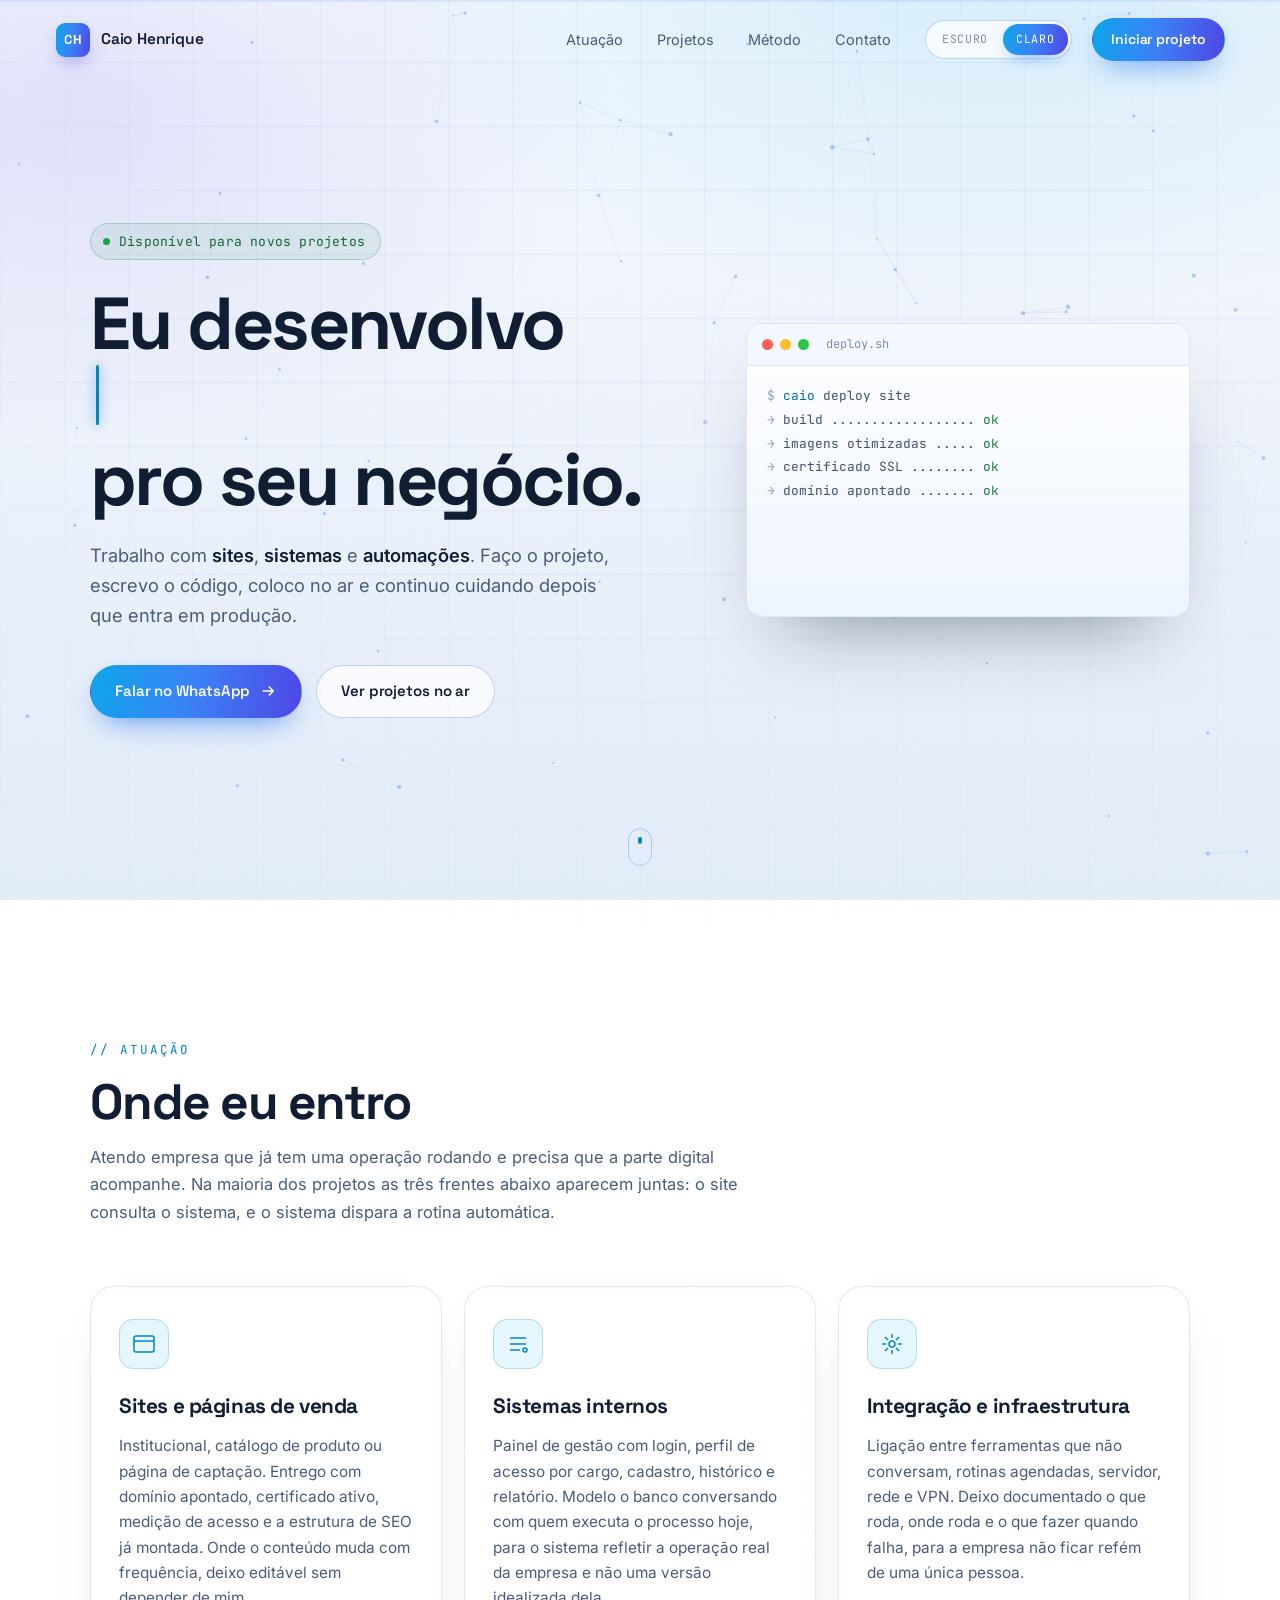
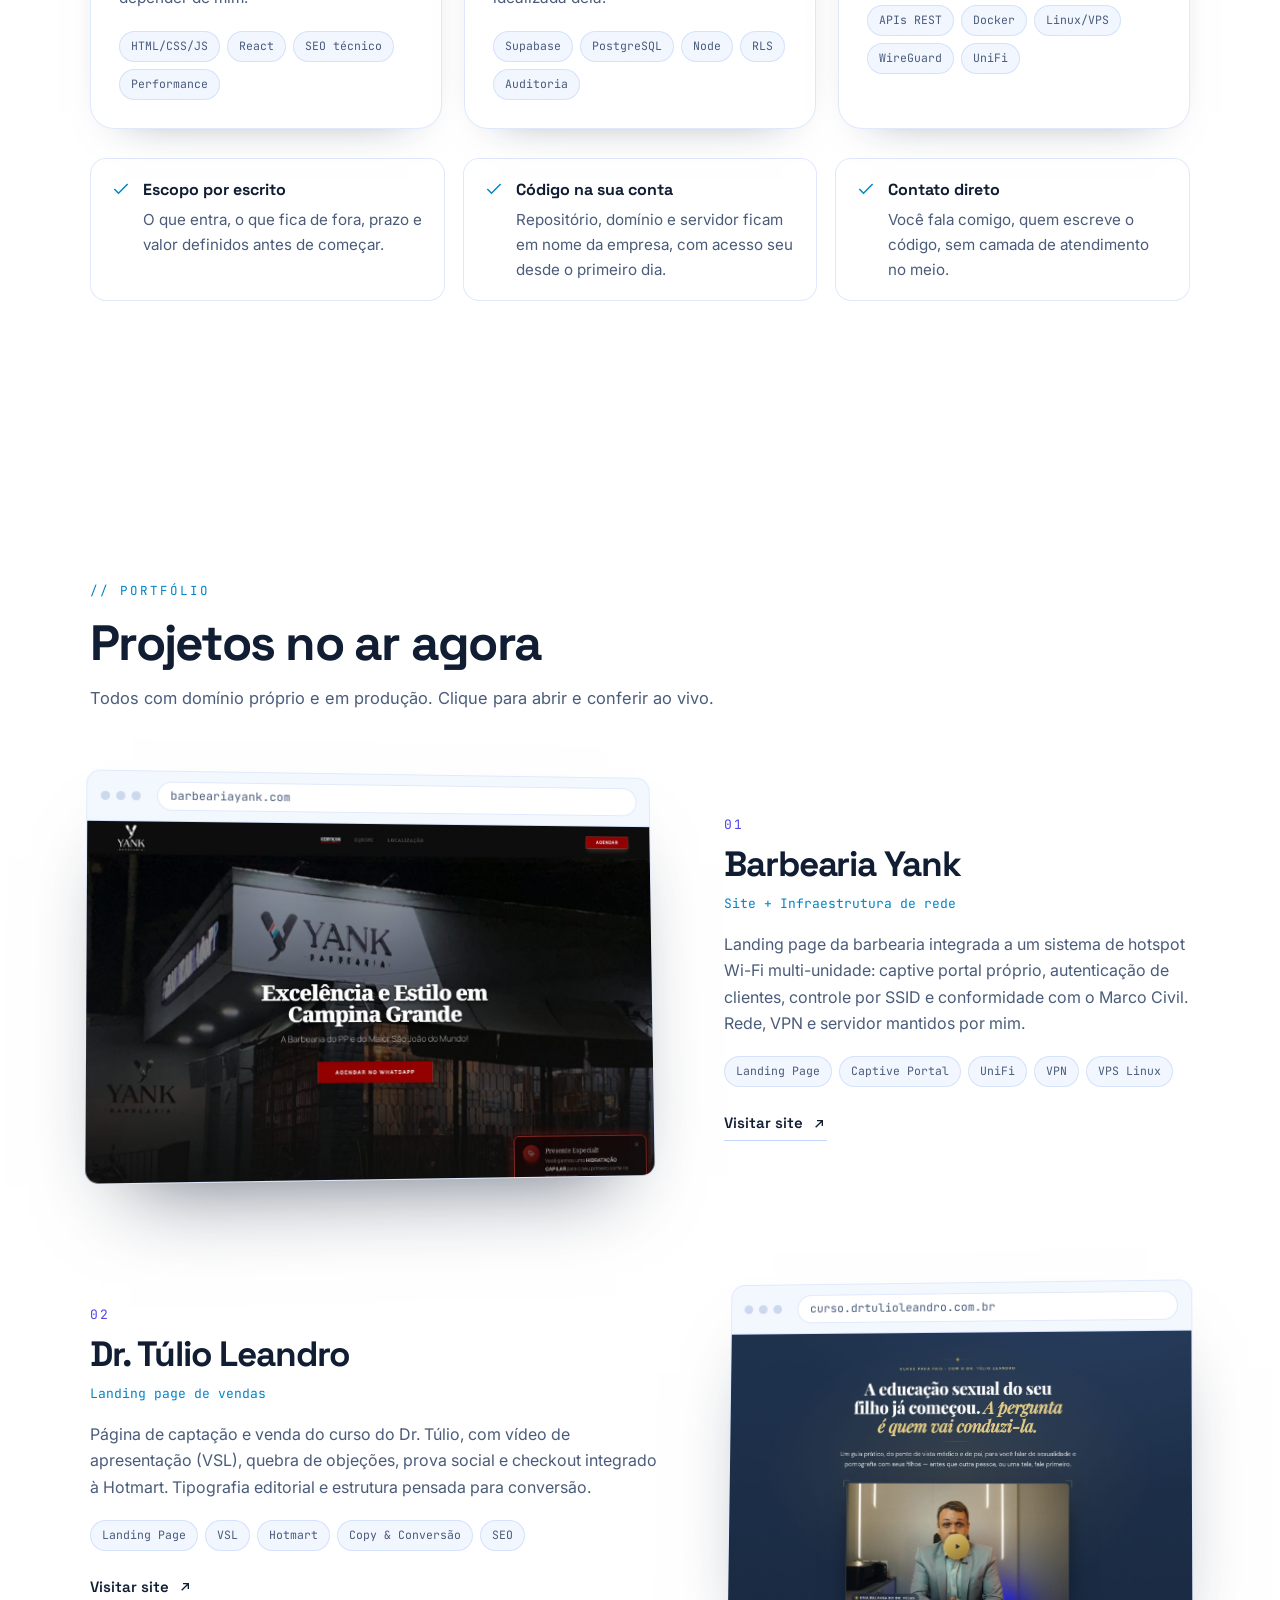
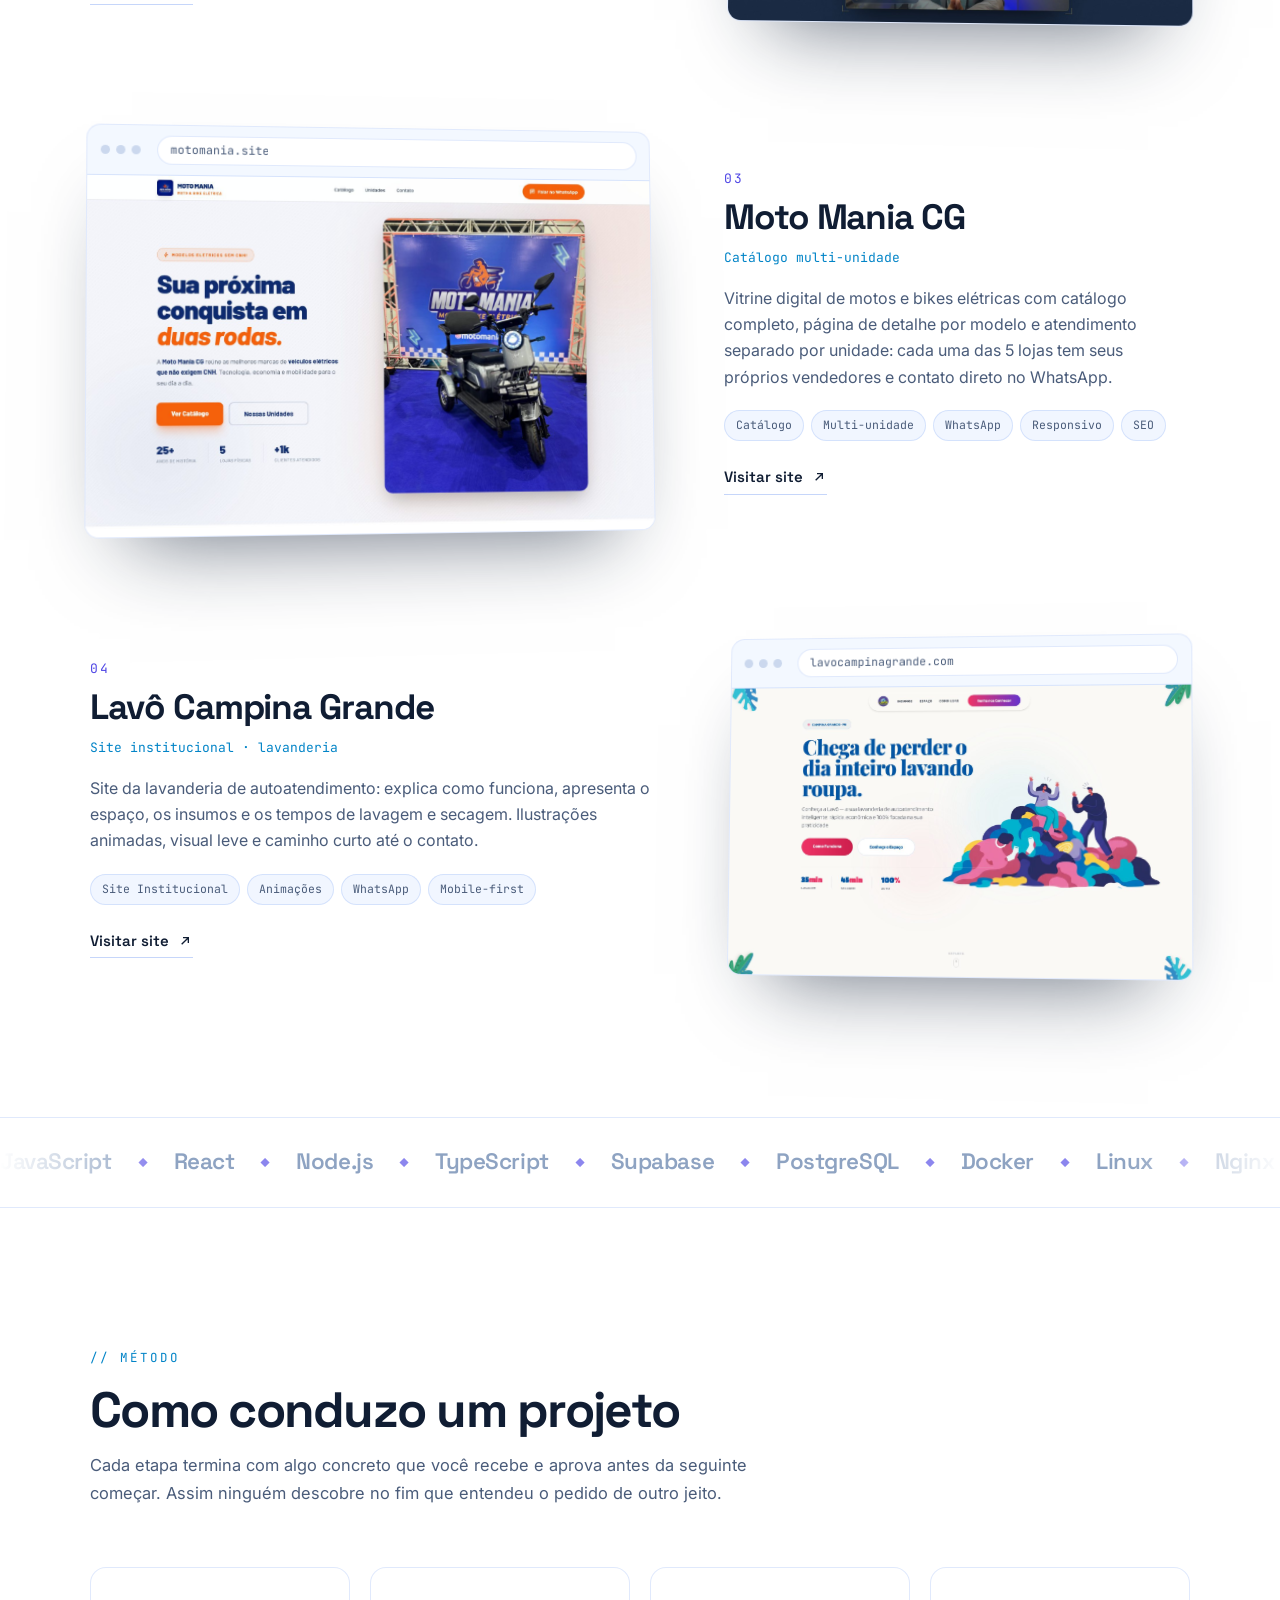
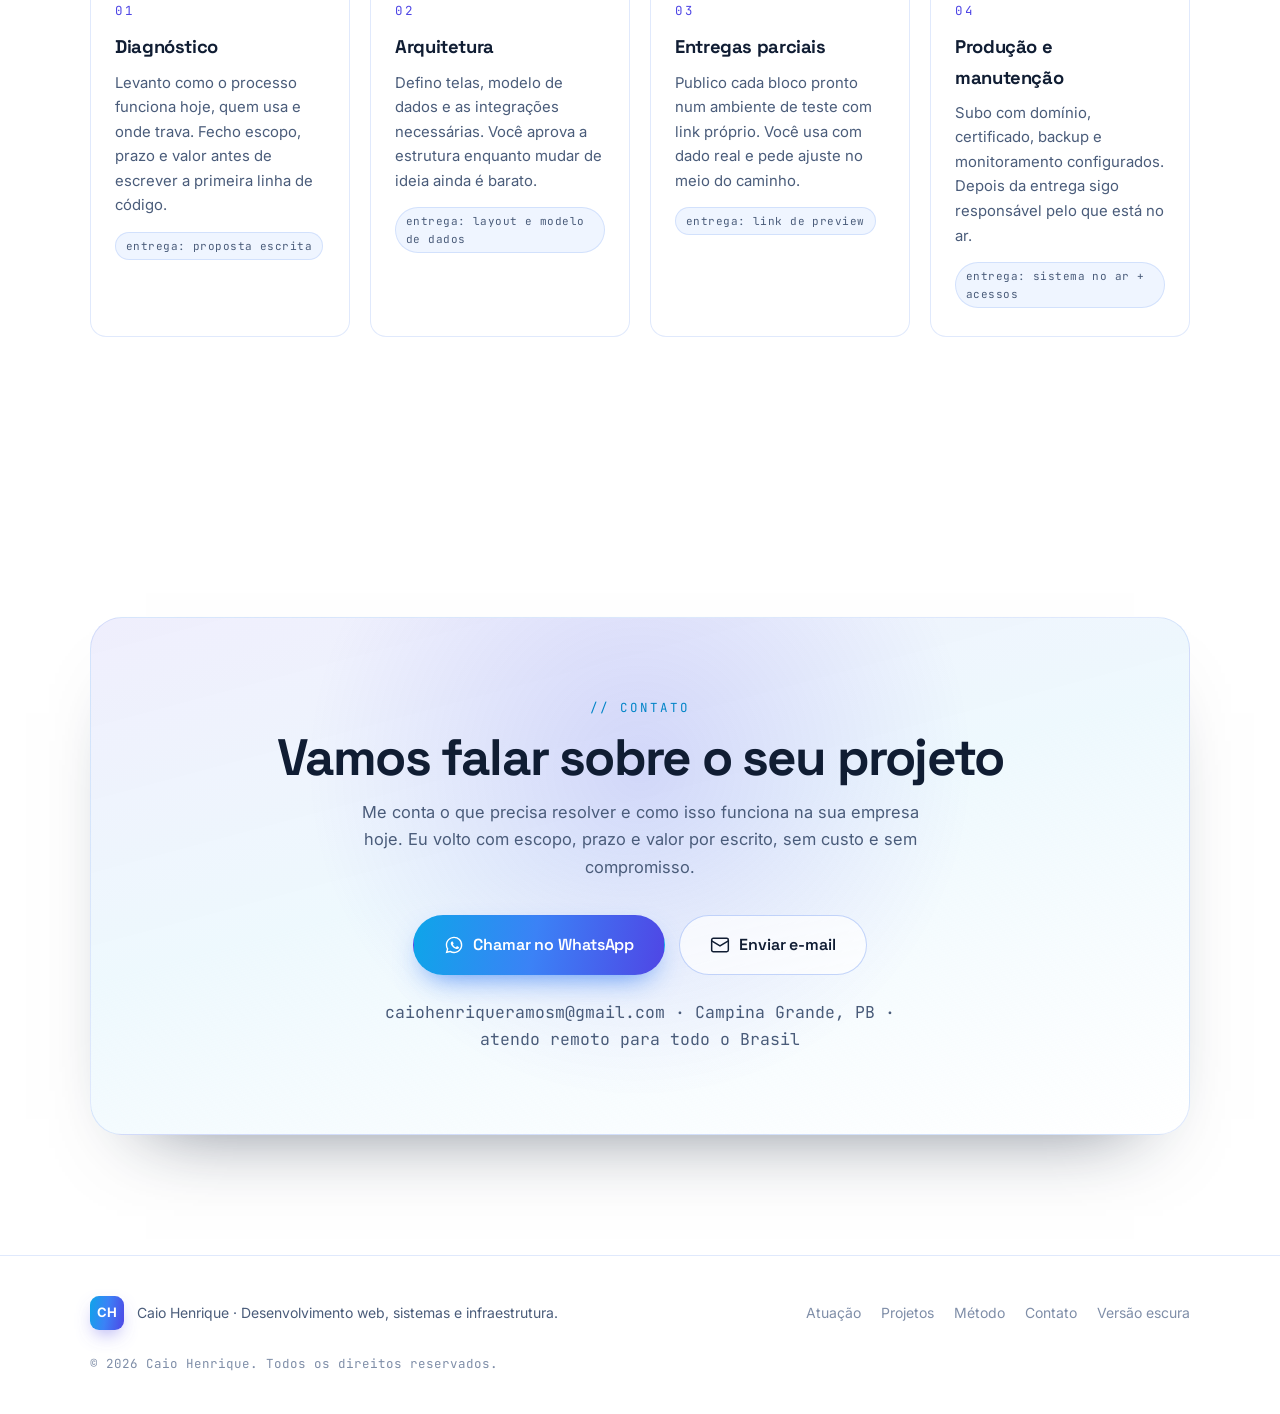
==== claro.html @ 25af89c3 "Adiciona versão clara (v2) com seletor de versão nas duas páginas - claro.html + styles-light.css: f" ====
<!DOCTYPE html>
<html lang="pt-BR">
<head>
<meta charset="UTF-8">
<meta name="viewport" content="width=device-width, initial-scale=1.0">
<title>Caio Henrique | Sites, Sistemas e Automações — versão clara</title>
<meta name="description" content="Desenvolvedor de sites, sistemas sob medida e automações em Campina Grande. Projetos em produção: Barbearia Yank, Dr. Túlio Leandro, MotoMania e Lavô Campina Grande.">
<meta name="theme-color" content="#eef3fb">

<meta property="og:type" content="website">
<meta property="og:title" content="Caio Henrique | Sites, Sistemas e Automações">
<meta property="og:description" content="Desenvolvedor em Campina Grande. Faço sites, sistemas de gestão e automações, com projetos rodando em produção.">
<meta property="og:image" content="assets/og.jpg">

<link rel="preconnect" href="https://fonts.googleapis.com">
<link rel="preconnect" href="https://fonts.gstatic.com" crossorigin>
<link href="https://fonts.googleapis.com/css2?family=Space+Grotesk:wght@400;500;600;700&family=Inter:wght@400;500;600&family=JetBrains+Mono:wght@400;500&display=swap" rel="stylesheet">
<link rel="stylesheet" href="styles-light.css">
</head>
<body>

<!-- ===== fundo animado ===== -->
<canvas id="bg-net" aria-hidden="true"></canvas>
<div class="grid-overlay" aria-hidden="true"></div>
<div class="noise" aria-hidden="true"></div>
<div class="cursor-glow" id="cursorGlow" aria-hidden="true"></div>

<!-- ===== barra de progresso ===== -->
<div class="scroll-progress"><span id="progressBar"></span></div>

<!-- ===== nav ===== -->
<header class="nav" id="nav">
  <a href="#top" class="brand">
    <span class="brand-mark">CH</span>
    <span class="brand-text">Caio Henrique</span>
  </a>
  <nav class="nav-links">
    <a href="#atuacao">Atuação</a>
    <a href="#projetos">Projetos</a>
    <a href="#metodo">Método</a>
    <a href="#contato">Contato</a>
  </nav>
  <div class="ver-switch" role="group" aria-label="Versão do layout">
    <a href="index.html">Escuro</a>
    <a href="claro.html" aria-current="page">Claro</a>
  </div>
  <a href="#contato" class="btn btn-sm btn-primary magnetic">Iniciar projeto</a>
  <button class="nav-toggle" id="navToggle" aria-label="Abrir menu"><span></span><span></span></button>
</header>

<main id="top">

<!-- ===== HERO ===== -->
<section class="hero">
  <div class="hero-inner">
    <div class="status reveal">
      <span class="dot"></span> Disponível para novos projetos
    </div>

    <h1 class="hero-title reveal" data-delay="1">
      <span class="line">Eu desenvolvo</span>
      <span class="line grad" id="rotator">
        <span class="rot-word">sites</span><span class="caret"></span>
      </span>
      <span class="line">pro seu negócio.</span>
    </h1>

    <p class="hero-sub reveal" data-delay="2">
      Trabalho com <strong>sites</strong>, <strong>sistemas</strong> e <strong>automações</strong>.
      Faço o projeto, escrevo o código, coloco no ar e continuo cuidando depois que entra em
      produção.
    </p>

    <div class="hero-cta reveal" data-delay="3">
      <a href="#contato" class="btn btn-primary magnetic">
        Falar no WhatsApp
        <svg viewBox="0 0 24 24" width="18" height="18" fill="none" stroke="currentColor" stroke-width="2"><path d="M5 12h14M13 6l6 6-6 6"/></svg>
      </a>
      <a href="#projetos" class="btn btn-ghost magnetic">Ver projetos no ar</a>
    </div>

  </div>

  <!-- terminal decorativo -->
  <div class="hero-terminal reveal" data-delay="3" aria-hidden="true">
    <div class="term-bar"><i></i><i></i><i></i><span>deploy.sh</span></div>
    <pre class="term-body" id="termBody"></pre>
  </div>

  <a href="#atuacao" class="scroll-hint" aria-label="Rolar">
    <span></span>
  </a>
</section>

<!-- ===== ATUAÇÃO ===== -->
<section class="section" id="atuacao">
  <div class="section-head reveal">
    <span class="eyebrow">// atuação</span>
    <h2>Onde eu entro</h2>
    <p>Atendo empresa que já tem uma operação rodando e precisa que a parte digital acompanhe.
       Na maioria dos projetos as três frentes abaixo aparecem juntas: o site consulta o
       sistema, e o sistema dispara a rotina automática.</p>
  </div>

  <div class="cards-3">
    <article class="svc-card reveal tilt" data-delay="1">
      <div class="svc-icon">
        <svg viewBox="0 0 24 24" fill="none" stroke="currentColor" stroke-width="1.5"><rect x="2" y="4" width="20" height="16" rx="2"/><path d="M2 9h20M6 6.5h.01M9 6.5h.01"/></svg>
      </div>
      <h3>Sites e páginas de venda</h3>
      <p>Institucional, catálogo de produto ou página de captação. Entrego com domínio
         apontado, certificado ativo, medição de acesso e a estrutura de SEO já montada.
         Onde o conteúdo muda com frequência, deixo editável sem depender de mim.</p>
      <ul class="tags">
        <li>HTML/CSS/JS</li><li>React</li><li>SEO técnico</li><li>Performance</li>
      </ul>
    </article>

    <article class="svc-card reveal tilt" data-delay="2">
      <div class="svc-icon">
        <svg viewBox="0 0 24 24" fill="none" stroke="currentColor" stroke-width="1.5"><path d="M4 6h16M4 12h16M4 18h10"/><circle cx="19" cy="18" r="2"/></svg>
      </div>
      <h3>Sistemas internos</h3>
      <p>Painel de gestão com login, perfil de acesso por cargo, cadastro, histórico e
         relatório. Modelo o banco conversando com quem executa o processo hoje, para o
         sistema refletir a operação real da empresa e não uma versão idealizada dela.</p>
      <ul class="tags">
        <li>Supabase</li><li>PostgreSQL</li><li>Node</li><li>RLS</li><li>Auditoria</li>
      </ul>
    </article>

    <article class="svc-card reveal tilt" data-delay="3">
      <div class="svc-icon">
        <svg viewBox="0 0 24 24" fill="none" stroke="currentColor" stroke-width="1.5"><path d="M12 2v4M12 18v4M2 12h4M18 12h4M5 5l3 3M16 16l3 3M19 5l-3 3M8 16l-3 3"/><circle cx="12" cy="12" r="3"/></svg>
      </div>
      <h3>Integração e infraestrutura</h3>
      <p>Ligação entre ferramentas que não conversam, rotinas agendadas, servidor, rede e VPN.
         Deixo documentado o que roda, onde roda e o que fazer quando falha, para a empresa
         não ficar refém de uma única pessoa.</p>
      <ul class="tags">
        <li>APIs REST</li><li>Docker</li><li>Linux/VPS</li><li>WireGuard</li><li>UniFi</li>
      </ul>
    </article>
  </div>

  <ul class="deliver reveal" data-delay="2">
    <li>
      <svg viewBox="0 0 24 24" fill="none" stroke="currentColor" stroke-width="1.8"><path d="M20 6 9 17l-5-5"/></svg>
      <span><strong>Escopo por escrito</strong>O que entra, o que fica de fora, prazo e valor definidos antes de começar.</span>
    </li>
    <li>
      <svg viewBox="0 0 24 24" fill="none" stroke="currentColor" stroke-width="1.8"><path d="M20 6 9 17l-5-5"/></svg>
      <span><strong>Código na sua conta</strong>Repositório, domínio e servidor ficam em nome da empresa, com acesso seu desde o primeiro dia.</span>
    </li>
    <li>
      <svg viewBox="0 0 24 24" fill="none" stroke="currentColor" stroke-width="1.8"><path d="M20 6 9 17l-5-5"/></svg>
      <span><strong>Contato direto</strong>Você fala comigo, quem escreve o código, sem camada de atendimento no meio.</span>
    </li>
  </ul>
</section>

<!-- ===== PROJETOS ===== -->
<section class="section" id="projetos">
  <div class="section-head reveal">
    <span class="eyebrow">// portfólio</span>
    <h2>Projetos no ar agora</h2>
    <p>Todos com domínio próprio e em produção. Clique para abrir e conferir ao vivo.</p>
  </div>

  <div class="projects">

    <!-- 01 -->
    <article class="proj reveal" data-delay="1">
      <div class="proj-visual">
        <div class="browser">
          <div class="browser-bar"><i></i><i></i><i></i><span class="url">barbeariayank.com</span></div>
          <div class="browser-shot" style="--shot:url('assets/shots/yank.jpg'); --c1:#f5a524; --c2:#c2884a;">
            <span class="shot-fallback">Barbearia Yank</span>
          </div>
        </div>
      </div>
      <div class="proj-info">
        <span class="proj-num">01</span>
        <h3>Barbearia Yank</h3>
        <span class="proj-type">Site + Infraestrutura de rede</span>
        <p>Landing page da barbearia integrada a um sistema de hotspot Wi-Fi multi-unidade:
           captive portal próprio, autenticação de clientes, controle por SSID e conformidade
           com o Marco Civil. Rede, VPN e servidor mantidos por mim.</p>
        <ul class="tags">
          <li>Landing Page</li><li>Captive Portal</li><li>UniFi</li><li>VPN</li><li>VPS Linux</li>
        </ul>
        <a class="proj-link magnetic" href="https://barbeariayank.com" target="_blank" rel="noopener">
          Visitar site
          <svg viewBox="0 0 24 24" width="16" height="16" fill="none" stroke="currentColor" stroke-width="2"><path d="M7 17L17 7M9 7h8v8"/></svg>
        </a>
      </div>
    </article>

    <!-- 02 -->
    <article class="proj reveal" data-delay="1">
      <div class="proj-visual">
        <div class="browser">
          <div class="browser-bar"><i></i><i></i><i></i><span class="url">curso.drtulioleandro.com.br</span></div>
          <div class="browser-shot" style="--shot:url('assets/shots/tulio.jpg'); --c1:#38bdf8; --c2:#7ba7d8;">
            <span class="shot-fallback">Dr. Túlio Leandro</span>
          </div>
        </div>
      </div>
      <div class="proj-info">
        <span class="proj-num">02</span>
        <h3>Dr. Túlio Leandro</h3>
        <span class="proj-type">Landing page de vendas</span>
        <p>Página de captação e venda do curso do Dr. Túlio, com vídeo de apresentação (VSL),
           quebra de objeções, prova social e checkout integrado à Hotmart. Tipografia editorial
           e estrutura pensada para conversão.</p>
        <ul class="tags">
          <li>Landing Page</li><li>VSL</li><li>Hotmart</li><li>Copy &amp; Conversão</li><li>SEO</li>
        </ul>
        <a class="proj-link magnetic" href="https://curso.drtulioleandro.com.br" target="_blank" rel="noopener">
          Visitar site
          <svg viewBox="0 0 24 24" width="16" height="16" fill="none" stroke="currentColor" stroke-width="2"><path d="M7 17L17 7M9 7h8v8"/></svg>
        </a>
      </div>
    </article>

    <!-- 03 -->
    <article class="proj reveal" data-delay="1">
      <div class="proj-visual">
        <div class="browser">
          <div class="browser-bar"><i></i><i></i><i></i><span class="url">motomania.site</span></div>
          <div class="browser-shot" style="--shot:url('assets/shots/motomania.jpg'); --c1:#ef4444; --c2:#9aa8bd;">
            <span class="shot-fallback">MotoMania CG</span>
          </div>
        </div>
      </div>
      <div class="proj-info">
        <span class="proj-num">03</span>
        <h3>Moto Mania CG</h3>
        <span class="proj-type">Catálogo multi-unidade</span>
        <p>Vitrine digital de motos e bikes elétricas com catálogo completo, página de detalhe
           por modelo e atendimento separado por unidade: cada uma das 5 lojas tem seus
           próprios vendedores e contato direto no WhatsApp.</p>
        <ul class="tags">
          <li>Catálogo</li><li>Multi-unidade</li><li>WhatsApp</li><li>Responsivo</li><li>SEO</li>
        </ul>
        <a class="proj-link magnetic" href="https://motomania.site" target="_blank" rel="noopener">
          Visitar site
          <svg viewBox="0 0 24 24" width="16" height="16" fill="none" stroke="currentColor" stroke-width="2"><path d="M7 17L17 7M9 7h8v8"/></svg>
        </a>
      </div>
    </article>

    <!-- 04 -->
    <article class="proj reveal" data-delay="1">
      <div class="proj-visual">
        <div class="browser">
          <div class="browser-bar"><i></i><i></i><i></i><span class="url">lavocampinagrande.com</span></div>
          <div class="browser-shot" style="--shot:url('assets/shots/lavo.jpg'); --c1:#22d3ee; --c2:#8ec3dd;">
            <span class="shot-fallback">Lavô Campina Grande</span>
          </div>
        </div>
      </div>
      <div class="proj-info">
        <span class="proj-num">04</span>
        <h3>Lavô Campina Grande</h3>
        <span class="proj-type">Site institucional · lavanderia</span>
        <p>Site da lavanderia de autoatendimento: explica como funciona, apresenta o espaço,
           os insumos e os tempos de lavagem e secagem. Ilustrações animadas, visual leve
           e caminho curto até o contato.</p>
        <ul class="tags">
          <li>Site Institucional</li><li>Animações</li><li>WhatsApp</li><li>Mobile-first</li>
        </ul>
        <a class="proj-link magnetic" href="https://lavocampinagrande.com" target="_blank" rel="noopener">
          Visitar site
          <svg viewBox="0 0 24 24" width="16" height="16" fill="none" stroke="currentColor" stroke-width="2"><path d="M7 17L17 7M9 7h8v8"/></svg>
        </a>
      </div>
    </article>

  </div>
</section>

<!-- ===== MARQUEE STACK ===== -->
<section class="marquee-wrap" aria-hidden="true">
  <div class="marquee">
    <div class="marquee-track">
      <span>JavaScript</span><i>◆</i><span>React</span><i>◆</i><span>Node.js</span><i>◆</i>
      <span>TypeScript</span><i>◆</i><span>Supabase</span><i>◆</i><span>PostgreSQL</span><i>◆</i>
      <span>Docker</span><i>◆</i><span>Linux</span><i>◆</i><span>Nginx</span><i>◆</i>
      <span>APIs REST</span><i>◆</i><span>Tailwind</span><i>◆</i><span>Git</span><i>◆</i>
      <span>Redes &amp; VPN</span><i>◆</i>
    </div>
    <div class="marquee-track" aria-hidden="true">
      <span>JavaScript</span><i>◆</i><span>React</span><i>◆</i><span>Node.js</span><i>◆</i>
      <span>TypeScript</span><i>◆</i><span>Supabase</span><i>◆</i><span>PostgreSQL</span><i>◆</i>
      <span>Docker</span><i>◆</i><span>Linux</span><i>◆</i><span>Nginx</span><i>◆</i>
      <span>APIs REST</span><i>◆</i><span>Tailwind</span><i>◆</i><span>Git</span><i>◆</i>
      <span>Redes &amp; VPN</span><i>◆</i>
    </div>
  </div>
</section>

<!-- ===== MÉTODO ===== -->
<section class="section" id="metodo">
  <div class="section-head reveal">
    <span class="eyebrow">// método</span>
    <h2>Como conduzo um projeto</h2>
    <p>Cada etapa termina com algo concreto que você recebe e aprova antes da seguinte
       começar. Assim ninguém descobre no fim que entendeu o pedido de outro jeito.</p>
  </div>

  <ol class="steps">
    <li class="step reveal" data-delay="1">
      <span class="step-n">01</span>
      <h3>Diagnóstico</h3>
      <p>Levanto como o processo funciona hoje, quem usa e onde trava. Fecho escopo, prazo e
         valor antes de escrever a primeira linha de código.</p>
      <span class="step-out">entrega: proposta escrita</span>
    </li>
    <li class="step reveal" data-delay="2">
      <span class="step-n">02</span>
      <h3>Arquitetura</h3>
      <p>Defino telas, modelo de dados e as integrações necessárias. Você aprova a estrutura
         enquanto mudar de ideia ainda é barato.</p>
      <span class="step-out">entrega: layout e modelo de dados</span>
    </li>
    <li class="step reveal" data-delay="3">
      <span class="step-n">03</span>
      <h3>Entregas parciais</h3>
      <p>Publico cada bloco pronto num ambiente de teste com link próprio. Você usa com dado
         real e pede ajuste no meio do caminho.</p>
      <span class="step-out">entrega: link de preview</span>
    </li>
    <li class="step reveal" data-delay="4">
      <span class="step-n">04</span>
      <h3>Produção e manutenção</h3>
      <p>Subo com domínio, certificado, backup e monitoramento configurados. Depois da entrega
         sigo responsável pelo que está no ar.</p>
      <span class="step-out">entrega: sistema no ar + acessos</span>
    </li>
  </ol>
</section>

<!-- ===== CONTATO ===== -->
<section class="section contato" id="contato">
  <div class="cta-box reveal">
    <div class="cta-glow" aria-hidden="true"></div>
    <span class="eyebrow">// contato</span>
    <h2>Vamos falar sobre o seu projeto</h2>
    <p>Me conta o que precisa resolver e como isso funciona na sua empresa hoje. Eu volto com
       escopo, prazo e valor por escrito, sem custo e sem compromisso.</p>
    <div class="cta-actions">
      <!-- TROQUE o número abaixo pelo seu WhatsApp real (formato 55DDNUMERO) -->
      <a class="btn btn-primary btn-lg magnetic"
         href="https://wa.me/5583900000000?text=Ol%C3%A1%20Caio!%20Vim%20pelo%20seu%20portf%C3%B3lio%20e%20quero%20falar%20sobre%20um%20projeto."
         target="_blank" rel="noopener">
        <svg viewBox="0 0 24 24" width="20" height="20" fill="currentColor"><path d="M12.04 2C6.58 2 2.13 6.45 2.13 11.91c0 1.75.46 3.45 1.32 4.95L2 22l5.25-1.38a9.9 9.9 0 0 0 4.79 1.22h.01c5.46 0 9.91-4.45 9.91-9.91 0-2.65-1.03-5.14-2.9-7.01A9.82 9.82 0 0 0 12.04 2m0 1.67c2.2 0 4.27.86 5.83 2.42a8.19 8.19 0 0 1 2.41 5.82c0 4.54-3.7 8.24-8.25 8.24a8.23 8.23 0 0 1-4.19-1.15l-.3-.18-3.12.82.83-3.04-.2-.31a8.19 8.19 0 0 1-1.26-4.38c0-4.54 3.7-8.24 8.25-8.24m-2.4 4.16c-.16 0-.42.06-.64.3-.22.24-.85.83-.85 2.02s.87 2.34.99 2.5c.12.16 1.7 2.6 4.12 3.64.58.25 1.03.4 1.38.51.58.18 1.11.16 1.53.1.47-.07 1.44-.59 1.64-1.16.2-.57.2-1.05.14-1.16-.06-.1-.22-.16-.46-.28-.24-.12-1.44-.71-1.66-.79-.22-.08-.38-.12-.54.12-.16.24-.62.79-.76.95-.14.16-.28.18-.52.06-.24-.12-1.03-.38-1.96-1.21-.72-.65-1.21-1.45-1.35-1.69-.14-.24-.02-.37.1-.49.11-.11.24-.28.36-.42.12-.14.16-.24.24-.4.08-.16.04-.3-.02-.42-.06-.12-.54-1.3-.74-1.78-.19-.46-.39-.4-.54-.41h-.46"/></svg>
        Chamar no WhatsApp
      </a>
      <a class="btn btn-ghost btn-lg magnetic" href="mailto:caiohenriqueramosm@gmail.com?subject=Projeto%20-%20contato%20pelo%20portf%C3%B3lio">
        <svg viewBox="0 0 24 24" width="20" height="20" fill="none" stroke="currentColor" stroke-width="1.8"><rect x="2" y="4" width="20" height="16" rx="2"/><path d="m2 7 10 6 10-6"/></svg>
        Enviar e-mail
      </a>
    </div>
    <p class="cta-foot">caiohenriqueramosm@gmail.com · Campina Grande, PB · atendo remoto para todo o Brasil</p>
  </div>
</section>

</main>

<footer class="footer">
  <div class="footer-inner">
    <div>
      <span class="brand-mark">CH</span>
      <p>Caio Henrique · Desenvolvimento web, sistemas e infraestrutura.</p>
    </div>
    <nav>
      <a href="#atuacao">Atuação</a>
      <a href="#projetos">Projetos</a>
      <a href="#metodo">Método</a>
      <a href="#contato">Contato</a>
      <a href="index.html">Versão escura</a>
    </nav>
    <small>© <span id="year">2026</span> Caio Henrique. Todos os direitos reservados.</small>
  </div>
</footer>

<script src="script.js"></script>
</body>
</html>
---- styles-light.css ----
/* =========================================================
   Caio Henrique — Portfólio · versão clara (v2)
   Base branca com azul translúcido, mesmos elementos gráficos
   ========================================================= */

:root{
  --bg:            #eef3fb;
  --bg-2:          #e3ecf9;
  --surface:       rgba(255,255,255,.66);
  --surface-2:     rgba(255,255,255,.88);
  --line:          rgba(37,99,235,.14);
  --line-strong:   rgba(37,99,235,.26);

  --txt:           #101d33;
  --txt-2:         #4a5c7a;
  --txt-3:         #7f8ea8;

  --cyan:          #0284c7;
  --violet:        #4f46e5;
  --lime:          #15803d;

  --grad:          linear-gradient(100deg,#0ea5e9 0%,#3b82f6 48%,#4f46e5 100%);
  --glow-cyan:     0 0 0 1px rgba(2,132,199,.3), 0 0 28px -8px rgba(2,132,199,.55);

  /* cores da rede de partículas (lidas pelo script.js) */
  --net-line:      37,99,235;
  --net-dot:       59,130,246;
  --net-hot:       79,70,229;
  --net-cursor:    2,132,199;
  --net-alpha:     1.5;

  --r-sm: 10px;  --r: 16px;  --r-lg: 24px;
  --maxw: 1180px;

  --ff-display: 'Space Grotesk', 'Segoe UI', system-ui, sans-serif;
  --ff-body:    'Inter', system-ui, -apple-system, sans-serif;
  --ff-mono:    'JetBrains Mono', ui-monospace, 'Courier New', monospace;

  --ease: cubic-bezier(.22,1,.36,1);
}

*,*::before,*::after{ box-sizing:border-box; margin:0; padding:0 }
html{ scroll-behavior:smooth; -webkit-text-size-adjust:100% }

body{
  background:
    radial-gradient(1100px 620px at 78% -8%, rgba(14,165,233,.16), transparent 62%),
    radial-gradient(900px 560px at 6% 12%, rgba(79,70,229,.12), transparent 60%),
    linear-gradient(180deg, #f7fafe 0%, var(--bg) 44%, var(--bg-2) 100%);
  background-attachment:fixed;
  color:var(--txt);
  font-family:var(--ff-body);
  font-size:16px;
  line-height:1.65;
  overflow-x:hidden;
  min-height:100vh;
}
img{ max-width:100%; display:block }
a{ color:inherit; text-decoration:none }
ul,ol{ list-style:none }
::selection{ background:rgba(59,130,246,.24); color:#0b1730 }

/* scrollbar */
::-webkit-scrollbar{ width:10px }
::-webkit-scrollbar-track{ background:#e8eefa }
::-webkit-scrollbar-thumb{ background:#c2d3ee; border-radius:20px; border:2px solid #e8eefa }
::-webkit-scrollbar-thumb:hover{ background:#a6bde3 }

/* =========================================================
   CAMADAS DE FUNDO
   ========================================================= */
#bg-net{
  position:fixed; inset:0; width:100%; height:100%;
  z-index:0; pointer-events:none; opacity:.6;
}
.grid-overlay{
  position:fixed; inset:-50%; z-index:0; pointer-events:none;
  background-image:
    linear-gradient(rgba(79,70,229,.07) 1px, transparent 1px),
    linear-gradient(90deg, rgba(14,165,233,.07) 1px, transparent 1px);
  background-size:64px 64px;
  transform:perspective(600px) rotateX(0deg);
  mask-image:radial-gradient(ellipse 60% 55% at 50% 40%, #000 20%, transparent 78%);
  -webkit-mask-image:radial-gradient(ellipse 60% 55% at 50% 40%, #000 20%, transparent 78%);
  animation:gridDrift 24s linear infinite;
}
@keyframes gridDrift{ to{ background-position:64px 64px, 64px 64px } }

.noise{
  position:fixed; inset:0; z-index:1; pointer-events:none; opacity:.02;
  background-image:url("data:image/svg+xml,%3Csvg xmlns='http://www.w3.org/2000/svg' width='160' height='160'%3E%3Cfilter id='n'%3E%3CfeTurbulence type='fractalNoise' baseFrequency='.85' numOctaves='3'/%3E%3C/filter%3E%3Crect width='100%25' height='100%25' filter='url(%23n)'/%3E%3C/svg%3E");
  mix-blend-mode:multiply;
}
.cursor-glow{
  position:fixed; top:0; left:0; width:520px; height:520px; z-index:0;
  margin:-260px 0 0 -260px; pointer-events:none; opacity:0;
  background:radial-gradient(circle, rgba(14,165,233,.16) 0%, rgba(79,70,229,.09) 40%, transparent 68%);
  transition:opacity .5s ease;
  will-change:transform;
}
main, .nav, .footer{ position:relative; z-index:2 }

/* =========================================================
   PROGRESSO + NAV
   ========================================================= */
.scroll-progress{
  position:fixed; top:0; left:0; right:0; height:2px; z-index:60;
  background:rgba(37,99,235,.09);
}
.scroll-progress span{
  display:block; height:100%; width:0%;
  background:var(--grad); box-shadow:0 0 12px rgba(59,130,246,.6);
}

.nav{
  position:fixed; top:0; left:0; right:0; z-index:50;
  display:flex; align-items:center; gap:20px;
  padding:18px clamp(20px,5vw,56px);
  transition:background .4s var(--ease), backdrop-filter .4s, border-color .4s, padding .4s var(--ease);
  border-bottom:1px solid transparent;
}
.nav.scrolled{
  background:rgba(247,250,254,.78);
  backdrop-filter:blur(16px) saturate(150%);
  -webkit-backdrop-filter:blur(16px) saturate(150%);
  border-bottom-color:var(--line);
  padding-top:12px; padding-bottom:12px;
  box-shadow:0 12px 34px -28px rgba(16,29,51,.6);
}
.brand{ display:flex; align-items:center; gap:11px; font-family:var(--ff-display); font-weight:600 }
.brand-mark{
  display:grid; place-items:center; width:34px; height:34px; border-radius:9px;
  background:var(--grad); color:#fff; font-size:13px; font-weight:700; letter-spacing:.5px;
  box-shadow:0 8px 20px -8px rgba(79,70,229,.8);
}
.brand-text{ font-size:15.5px; letter-spacing:-.2px }

.nav-links{ display:flex; gap:6px; margin-left:auto }
.nav-links a{
  position:relative; padding:7px 14px; border-radius:99px;
  font-size:14.5px; color:var(--txt-2);
  transition:color .25s, background .25s;
}
.nav-links a::after{
  content:''; position:absolute; left:14px; right:14px; bottom:3px; height:1px;
  background:var(--grad); transform:scaleX(0); transform-origin:left;
  transition:transform .35s var(--ease);
}
.nav-links a:hover{ color:var(--txt); background:rgba(59,130,246,.08) }
.nav-links a:hover::after{ transform:scaleX(1) }

.nav-toggle{ display:none; background:none; border:0; cursor:pointer; padding:8px; flex-direction:column; gap:5px }
.nav-toggle span{ display:block; width:22px; height:2px; background:var(--txt); border-radius:2px; transition:.3s var(--ease) }
.nav-toggle.open span:nth-child(1){ transform:translateY(3.5px) rotate(45deg) }
.nav-toggle.open span:nth-child(2){ transform:translateY(-3.5px) rotate(-45deg) }

/* =========================================================
   SELETOR DE VERSÃO
   ========================================================= */
.ver-switch{
  display:inline-flex; align-items:center; gap:2px; padding:3px;
  border-radius:99px; border:1px solid var(--line-strong);
  background:rgba(255,255,255,.7); backdrop-filter:blur(10px);
}
.ver-switch a{
  padding:6px 13px; border-radius:99px;
  font-family:var(--ff-mono); font-size:11.5px; letter-spacing:.06em; text-transform:uppercase;
  color:var(--txt-3); transition:color .25s, background .25s, box-shadow .25s;
}
.ver-switch a:hover{ color:var(--txt) }
.ver-switch a[aria-current="page"]{
  background:var(--grad); color:#fff;
  box-shadow:0 6px 18px -8px rgba(59,130,246,.9);
}

/* =========================================================
   BOTÕES
   ========================================================= */
.btn{
  position:relative; display:inline-flex; align-items:center; justify-content:center; gap:9px;
  padding:13px 24px; border-radius:99px; border:1px solid transparent;
  font-family:var(--ff-display); font-size:15px; font-weight:600; letter-spacing:-.1px;
  cursor:pointer; overflow:hidden; white-space:nowrap;
  transition:transform .3s var(--ease), box-shadow .3s var(--ease), border-color .3s, color .3s;
  will-change:transform;
}
.btn svg{ transition:transform .3s var(--ease) }
.btn-sm{ padding:9px 18px; font-size:14px }
.btn-lg{ padding:16px 30px; font-size:16px }

.btn-primary{ background:var(--grad); color:#fff; box-shadow:0 12px 30px -12px rgba(59,130,246,.95) }
.btn-primary::before{
  content:''; position:absolute; inset:0;
  background:linear-gradient(100deg,#4f46e5,#0ea5e9);
  opacity:0; transition:opacity .4s var(--ease);
}
.btn-primary > *{ position:relative; z-index:1 }
.btn-primary:hover{ box-shadow:0 18px 40px -14px rgba(79,70,229,.9) }
.btn-primary:hover::before{ opacity:1 }
.btn-primary:hover svg{ transform:translateX(3px) }

.btn-ghost{ background:rgba(255,255,255,.7); border-color:var(--line-strong); color:var(--txt) }
.btn-ghost:hover{ border-color:rgba(2,132,199,.55); background:#fff; box-shadow:0 14px 30px -18px rgba(16,29,51,.7) }

/* =========================================================
   HERO
   ========================================================= */
.hero{
  position:relative; min-height:100svh;
  display:grid; grid-template-columns:1.15fr .85fr; align-items:center; gap:56px;
  max-width:var(--maxw); margin:0 auto;
  padding:150px clamp(20px,5vw,40px) 110px;
}
.hero-inner{ max-width:640px }

.status{
  display:inline-flex; align-items:center; gap:9px;
  padding:7px 15px 7px 12px; border-radius:99px;
  background:rgba(21,128,61,.08); border:1px solid rgba(21,128,61,.24);
  font-size:13px; font-family:var(--ff-mono); color:#166534; letter-spacing:.2px;
}
.status .dot{
  width:7px; height:7px; border-radius:50%; background:#16a34a;
  box-shadow:0 0 0 0 rgba(22,163,74,.5); animation:pulse 2.2s infinite;
}
@keyframes pulse{
  70%{ box-shadow:0 0 0 9px rgba(22,163,74,0) }
  100%{ box-shadow:0 0 0 0 rgba(22,163,74,0) }
}

.hero-title{
  font-family:var(--ff-display); font-weight:700;
  font-size:clamp(2.6rem,6.4vw,4.6rem); line-height:1.03; letter-spacing:-.035em;
  margin:26px 0 22px;
}
.hero-title .line{ display:block }
.grad{
  background:var(--grad); -webkit-background-clip:text; background-clip:text;
  -webkit-text-fill-color:transparent; color:transparent;
  background-size:200% auto; animation:shimmer 5s linear infinite;
}
@keyframes shimmer{ to{ background-position:200% center } }

#rotator{ display:inline-flex; align-items:baseline; min-height:1.05em }
.caret{
  display:inline-block; width:3px; height:.82em; margin-left:6px;
  background:var(--cyan); border-radius:2px; box-shadow:0 0 12px rgba(2,132,199,.7);
  animation:blink 1s steps(2,start) infinite; -webkit-text-fill-color:initial;
}
@keyframes blink{ 50%{ opacity:0 } }

.hero-sub{ font-size:clamp(1rem,1.6vw,1.15rem); color:var(--txt-2); max-width:540px }
.hero-sub strong{ color:var(--txt); font-weight:600 }

.hero-cta{ display:flex; flex-wrap:wrap; gap:14px; margin-top:34px }

/* terminal */
.hero-terminal{
  border:1px solid var(--line); border-radius:var(--r);
  background:linear-gradient(180deg, rgba(255,255,255,.92), rgba(240,246,255,.86));
  backdrop-filter:blur(12px);
  box-shadow:0 40px 80px -40px rgba(16,29,51,.5), 0 1px 0 rgba(255,255,255,.9) inset;
  overflow:hidden; animation:float 7s ease-in-out infinite;
}
@keyframes float{ 50%{ transform:translateY(-13px) } }
.term-bar{
  display:flex; align-items:center; gap:7px; padding:11px 15px;
  border-bottom:1px solid var(--line); background:rgba(59,130,246,.05);
}
.term-bar i{ width:11px; height:11px; border-radius:50%; background:#cbd8ee }
.term-bar i:nth-child(1){ background:#ff5f57 } .term-bar i:nth-child(2){ background:#febc2e } .term-bar i:nth-child(3){ background:#28c840 }
.term-bar span{ margin-left:10px; font-family:var(--ff-mono); font-size:12px; color:var(--txt-3) }
.term-body{
  padding:18px 20px 22px; font-family:var(--ff-mono); font-size:12.8px; line-height:1.85;
  color:#3f5170; min-height:250px; white-space:pre-wrap; word-break:break-word;
}
.term-body .c{ color:#0369a1 } .term-body .g{ color:#15803d }
.term-body .v{ color:#4338ca } .term-body .d{ color:#94a3b8 }
.term-body .caret-t{ color:#0369a1; animation:blink 1s steps(2,start) infinite }

.scroll-hint{
  position:absolute; bottom:34px; left:50%; transform:translateX(-50%);
  width:24px; height:38px; border:1.5px solid var(--line-strong); border-radius:14px;
}
.scroll-hint span{
  position:absolute; top:8px; left:50%; margin-left:-2px;
  width:4px; height:7px; border-radius:2px; background:var(--cyan);
  animation:wheel 1.8s var(--ease) infinite;
}
@keyframes wheel{ 60%{ transform:translateY(13px); opacity:0 } 100%{ opacity:0 } }

/* =========================================================
   SEÇÕES
   ========================================================= */
.section{ max-width:var(--maxw); margin:0 auto; padding:clamp(80px,11vw,140px) clamp(20px,5vw,40px) }
.section-head{ max-width:680px; margin-bottom:60px }
.eyebrow{
  font-family:var(--ff-mono); font-size:12.5px; letter-spacing:.16em; text-transform:uppercase;
  color:var(--cyan); display:block; margin-bottom:14px;
}
.section-head h2{
  font-family:var(--ff-display); font-weight:700; letter-spacing:-.035em;
  font-size:clamp(2rem,4.4vw,3.1rem); line-height:1.08; margin-bottom:16px;
}
.section-head p{ color:var(--txt-2); font-size:1.03rem }

/* ---- serviços ---- */
.cards-3{ display:grid; grid-template-columns:repeat(auto-fit,minmax(280px,1fr)); gap:22px }
.svc-card{
  position:relative; padding:32px 28px 28px; border-radius:var(--r-lg);
  background:linear-gradient(165deg, rgba(255,255,255,.9), rgba(255,255,255,.55));
  border:1px solid var(--line); overflow:hidden;
  backdrop-filter:blur(8px);
  box-shadow:0 18px 44px -34px rgba(16,29,51,.55);
  transition:transform .45s var(--ease), border-color .45s, box-shadow .45s;
  will-change:transform;
}
.svc-card::before{
  content:''; position:absolute; inset:0; opacity:0; transition:opacity .45s;
  background:radial-gradient(420px circle at var(--mx,50%) var(--my,0%), rgba(14,165,233,.14), transparent 62%);
}
.svc-card:hover{ border-color:rgba(2,132,199,.35); box-shadow:0 34px 70px -40px rgba(2,132,199,.75) }
.svc-card:hover::before{ opacity:1 }
.svc-card > *{ position:relative; z-index:1 }
.svc-icon{
  width:50px; height:50px; border-radius:14px; display:grid; place-items:center; margin-bottom:20px;
  background:rgba(14,165,233,.1); border:1px solid rgba(2,132,199,.22); color:var(--cyan);
  transition:transform .5s var(--ease), box-shadow .5s;
}
.svc-icon svg{ width:24px; height:24px }
.svc-card:hover .svc-icon{ transform:rotate(-8deg) scale(1.08); box-shadow:var(--glow-cyan) }
.svc-card h3{ font-family:var(--ff-display); font-size:1.3rem; letter-spacing:-.02em; margin-bottom:10px }
.svc-card p{ color:var(--txt-2); font-size:.96rem }

.tags{ display:flex; flex-wrap:wrap; gap:7px; margin-top:20px }
.tags li{
  padding:5px 11px; border-radius:99px; font-family:var(--ff-mono); font-size:11.5px;
  background:rgba(59,130,246,.07); border:1px solid var(--line); color:var(--txt-2);
  transition:border-color .3s, color .3s;
}
.svc-card:hover .tags li,.proj:hover .tags li{ border-color:rgba(79,70,229,.3); color:#334867 }

/* ---- entregável / lista de checagem ---- */
.deliver{
  display:grid; grid-template-columns:repeat(auto-fit,minmax(250px,1fr)); gap:18px; margin-top:30px;
}
.deliver li{
  display:flex; gap:12px; align-items:flex-start;
  padding:18px 20px; border-radius:var(--r);
  background:rgba(255,255,255,.62); border:1px solid var(--line);
  font-size:.95rem; color:var(--txt-2);
}
.deliver li svg{ flex:none; width:20px; height:20px; color:var(--cyan); margin-top:2px }
.deliver li strong{ display:block; color:var(--txt); font-family:var(--ff-display); font-size:1rem; margin-bottom:3px }

/* ---- projetos ---- */
.projects{ display:flex; flex-direction:column; gap:clamp(60px,8vw,104px) }
.proj{ display:grid; grid-template-columns:1.1fr .9fr; align-items:center; gap:clamp(32px,5vw,64px) }
.proj:nth-child(even) .proj-visual{ order:2 }

.proj-visual{ perspective:1400px }
.browser{
  border:1px solid var(--line); border-radius:14px; overflow:hidden;
  background:#fff;
  box-shadow:0 44px 80px -44px rgba(16,29,51,.65);
  transform:rotateY(6deg) rotateX(3deg); transform-style:preserve-3d;
  transition:transform .7s var(--ease), box-shadow .7s var(--ease), border-color .7s;
}
.proj:nth-child(even) .browser{ transform:rotateY(-6deg) rotateX(3deg) }
.proj:hover .browser{
  transform:rotateY(0) rotateX(0) translateY(-8px);
  border-color:rgba(2,132,199,.35);
  box-shadow:0 54px 96px -44px rgba(2,132,199,.6);
}
.browser-bar{
  display:flex; align-items:center; gap:6px; padding:10px 13px;
  background:rgba(59,130,246,.06); border-bottom:1px solid var(--line);
}
.browser-bar i{ width:9px; height:9px; border-radius:50%; background:#cbd8ee }
.browser-bar .url{
  flex:1; margin-left:10px; padding:4px 12px; border-radius:99px;
  background:#fff; border:1px solid var(--line);
  font-family:var(--ff-mono); font-size:11.5px; color:var(--txt-2);
  overflow:hidden; text-overflow:ellipsis; white-space:nowrap;
}
.browser-shot{
  position:relative; aspect-ratio:16/10;
  display:grid; place-items:center;
  background-image:var(--shot);
  background-size:cover; background-position:top center;
  background-color:#eaf1fb;
  transition:transform 1s var(--ease);
}
.browser-shot::before{
  content:''; position:absolute; inset:0; z-index:0; transition:opacity .5s var(--ease);
  background:
    radial-gradient(circle at 30% 25%, color-mix(in srgb, var(--c1) 30%, transparent), transparent 58%),
    linear-gradient(150deg, var(--c2), #dbe6f7 74%);
}
.browser-shot.has-shot::before{ opacity:0 }
.browser-shot.has-shot .shot-fallback{ opacity:0 }
.shot-fallback{
  position:relative; z-index:1; transition:opacity .5s var(--ease);
  font-family:var(--ff-display); font-weight:700; font-size:clamp(1.1rem,2.3vw,1.7rem);
  letter-spacing:-.02em; color:rgba(255,255,255,.95);
  text-shadow:0 4px 22px rgba(16,29,51,.55);
}
.proj:hover .browser-shot{ transform:scale(1.03) }

.proj-num{ font-family:var(--ff-mono); font-size:13px; color:var(--violet); letter-spacing:.14em }
.proj-info h3{
  font-family:var(--ff-display); font-weight:700; letter-spacing:-.03em;
  font-size:clamp(1.6rem,3vw,2.2rem); line-height:1.1; margin:8px 0 6px;
}
.proj-type{
  display:inline-block; font-size:13px; font-family:var(--ff-mono);
  color:var(--cyan); margin-bottom:16px;
}
.proj-info p{ color:var(--txt-2); font-size:1rem }
.proj-link{
  display:inline-flex; align-items:center; gap:8px; margin-top:24px;
  font-family:var(--ff-display); font-weight:600; font-size:15px;
  padding-bottom:4px; border-bottom:1px solid var(--line-strong);
  transition:color .3s, border-color .3s, gap .3s var(--ease);
}
.proj-link:hover{ color:var(--cyan); border-color:var(--cyan); gap:13px }

/* ---- marquee ---- */
.marquee-wrap{
  position:relative; z-index:2; padding:26px 0;
  border-top:1px solid var(--line); border-bottom:1px solid var(--line);
  background:rgba(255,255,255,.5);
}
.marquee{
  display:flex; gap:0; overflow:hidden;
  mask-image:linear-gradient(90deg, transparent, #000 12%, #000 88%, transparent);
  -webkit-mask-image:linear-gradient(90deg, transparent, #000 12%, #000 88%, transparent);
}
.marquee-track{
  display:flex; align-items:center; gap:26px; flex-shrink:0; padding-right:26px;
  animation:scrollX 34s linear infinite;
}
.marquee-wrap:hover .marquee-track{ animation-play-state:paused }
@keyframes scrollX{ to{ transform:translateX(-100%) } }
.marquee-track span{
  font-family:var(--ff-display); font-weight:600; font-size:clamp(1rem,2vw,1.4rem);
  color:#8ea3c2; white-space:nowrap; letter-spacing:-.02em;
  transition:color .3s;
}
.marquee-track span:hover{ color:var(--txt) }
.marquee-track i{ color:var(--violet); font-size:.6rem; font-style:normal; opacity:.65 }

/* ---- processo ---- */
.steps{ display:grid; grid-template-columns:repeat(auto-fit,minmax(230px,1fr)); gap:20px }
.step{
  position:relative; padding:28px 24px; border-radius:var(--r);
  background:rgba(255,255,255,.66); border:1px solid var(--line);
  backdrop-filter:blur(8px);
  transition:transform .4s var(--ease), border-color .4s, background .4s, box-shadow .4s;
}
.step::after{
  content:''; position:absolute; left:24px; right:24px; bottom:0; height:2px;
  background:var(--grad); transform:scaleX(0); transform-origin:left;
  transition:transform .5s var(--ease);
}
.step:hover{
  transform:translateY(-6px); border-color:var(--line-strong); background:#fff;
  box-shadow:0 26px 50px -38px rgba(16,29,51,.7);
}
.step:hover::after{ transform:scaleX(1) }
.step-n{ font-family:var(--ff-mono); font-size:12.5px; color:var(--violet); letter-spacing:.14em }
.step h3{ font-family:var(--ff-display); font-size:1.15rem; margin:10px 0 8px; letter-spacing:-.02em }
.step p{ color:var(--txt-2); font-size:.93rem }
.step-out{
  display:inline-block; margin-top:14px; padding:4px 10px; border-radius:99px;
  font-family:var(--ff-mono); font-size:11px; letter-spacing:.04em;
  background:rgba(59,130,246,.08); border:1px solid var(--line); color:var(--txt-2);
}

/* ---- contato ---- */
.contato{ padding-bottom:clamp(80px,10vw,120px) }
.cta-box{
  position:relative; overflow:hidden; text-align:center;
  padding:clamp(48px,7vw,80px) clamp(24px,5vw,64px);
  border-radius:32px; border:1px solid var(--line);
  background:linear-gradient(165deg, rgba(79,70,229,.09), rgba(14,165,233,.07) 45%, rgba(255,255,255,.75));
  backdrop-filter:blur(10px);
  box-shadow:0 40px 80px -56px rgba(16,29,51,.7);
}
.cta-glow{
  position:absolute; top:-45%; left:50%; width:760px; height:760px; margin-left:-380px;
  background:radial-gradient(circle, rgba(79,70,229,.18), transparent 62%);
  animation:breathe 8s ease-in-out infinite; pointer-events:none;
}
@keyframes breathe{ 50%{ transform:scale(1.22); opacity:.6 } }
.cta-box > *:not(.cta-glow){ position:relative; z-index:1 }
.cta-box .eyebrow{ margin-bottom:12px }
.cta-box h2{
  font-family:var(--ff-display); font-weight:700; letter-spacing:-.035em;
  font-size:clamp(2rem,4.6vw,3.2rem); line-height:1.06; margin-bottom:14px;
}
.cta-box > p{ color:var(--txt-2); max-width:560px; margin:0 auto; font-size:1.03rem }
.cta-actions{ display:flex; flex-wrap:wrap; gap:14px; justify-content:center; margin:34px 0 24px }
.cta-foot{ font-family:var(--ff-mono); font-size:12.5px; color:var(--txt-3) }

/* ---- footer ---- */
.footer{ border-top:1px solid var(--line); background:rgba(255,255,255,.6) }
.footer-inner{
  max-width:var(--maxw); margin:0 auto; padding:40px clamp(20px,5vw,40px);
  display:flex; align-items:center; justify-content:space-between; gap:24px; flex-wrap:wrap;
}
.footer-inner > div{ display:flex; align-items:center; gap:13px }
.footer-inner p{ font-size:14px; color:var(--txt-2) }
.footer nav{ display:flex; gap:20px }
.footer nav a{ font-size:14px; color:var(--txt-3); transition:color .3s }
.footer nav a:hover{ color:var(--cyan) }
.footer small{ font-size:12.5px; color:var(--txt-3); font-family:var(--ff-mono) }

/* =========================================================
   REVEAL ON SCROLL
   ========================================================= */
.reveal{ opacity:0; transform:translateY(34px); transition:opacity .85s var(--ease), transform .85s var(--ease) }
.reveal.in{ opacity:1; transform:none }
.reveal[data-delay="1"]{ transition-delay:.09s }
.reveal[data-delay="2"]{ transition-delay:.18s }
.reveal[data-delay="3"]{ transition-delay:.27s }
.reveal[data-delay="4"]{ transition-delay:.36s }

/* =========================================================
   RESPONSIVO
   ========================================================= */
@media (max-width:980px){
  .hero{ grid-template-columns:1fr; padding-top:126px; padding-bottom:80px; min-height:auto }
  .hero-terminal{ display:none }
  .proj{ grid-template-columns:1fr; gap:28px }
  .proj:nth-child(even) .proj-visual{ order:0 }
  .browser, .proj:nth-child(even) .browser{ transform:none }
}
@media (max-width:760px){
  .nav-links{
    position:fixed; inset:64px 12px auto 12px; flex-direction:column; gap:2px;
    padding:14px; border-radius:20px; background:rgba(255,255,255,.97);
    border:1px solid var(--line); backdrop-filter:blur(20px);
    box-shadow:0 24px 50px -30px rgba(16,29,51,.5);
    transform:translateY(-14px) scale(.97); opacity:0; pointer-events:none;
    transition:.35s var(--ease);
  }
  .nav-links.open{ transform:none; opacity:1; pointer-events:auto }
  .nav-links a{ padding:12px 14px; font-size:16px }
  .nav .btn-sm{ display:none }
  .nav-toggle{ display:flex }
  .ver-switch{ margin-left:auto }
  .ver-switch a{ padding:6px 10px; font-size:10.5px }
  .brand-text{ display:none }
  .footer-inner{ flex-direction:column; text-align:center }
  .scroll-hint{ display:none }
}

/* =========================================================
   ACESSIBILIDADE — movimento reduzido
   ========================================================= */
@media (prefers-reduced-motion:reduce){
  *,*::before,*::after{ animation-duration:.01ms !important; animation-iteration-count:1 !important; transition-duration:.01ms !important }
  html{ scroll-behavior:auto }
  .reveal{ opacity:1; transform:none }
  #bg-net,.cursor-glow{ display:none }
}
:focus-visible{ outline:2px solid var(--cyan); outline-offset:3px; border-radius:4px }
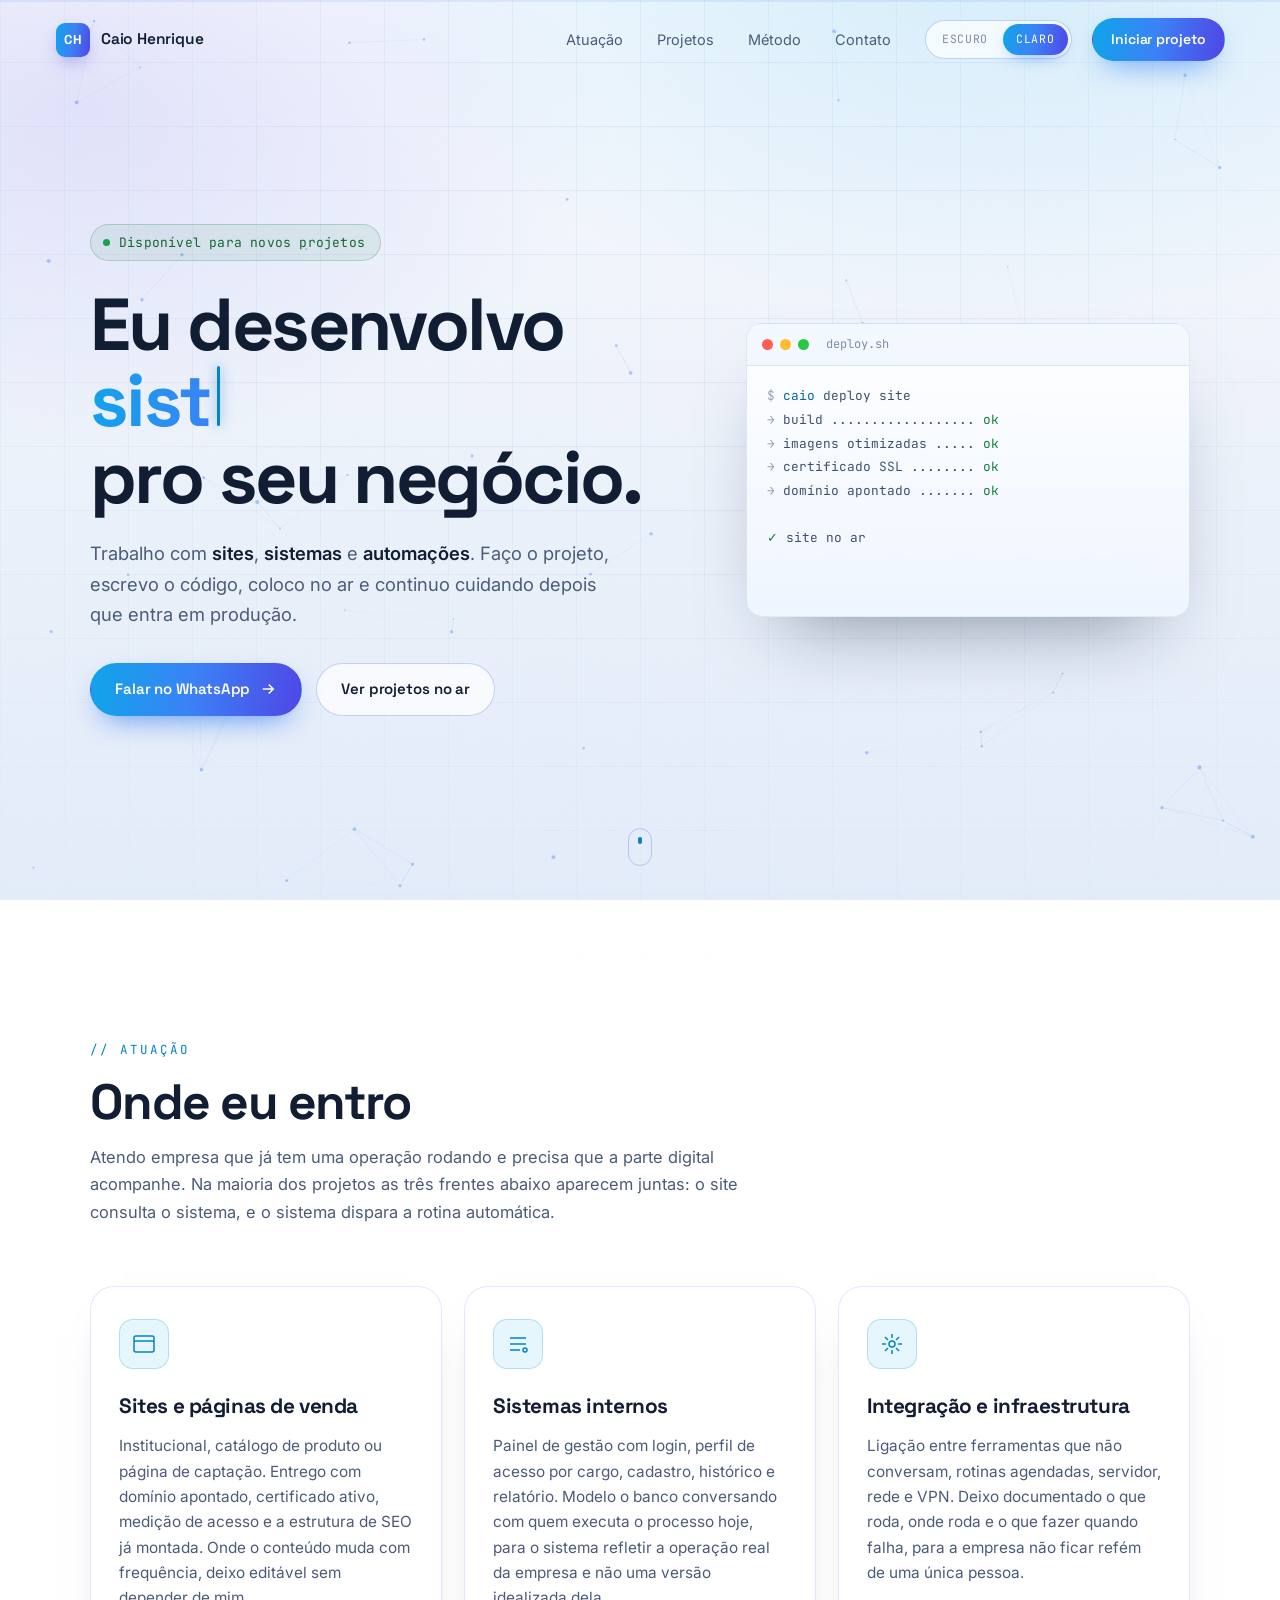
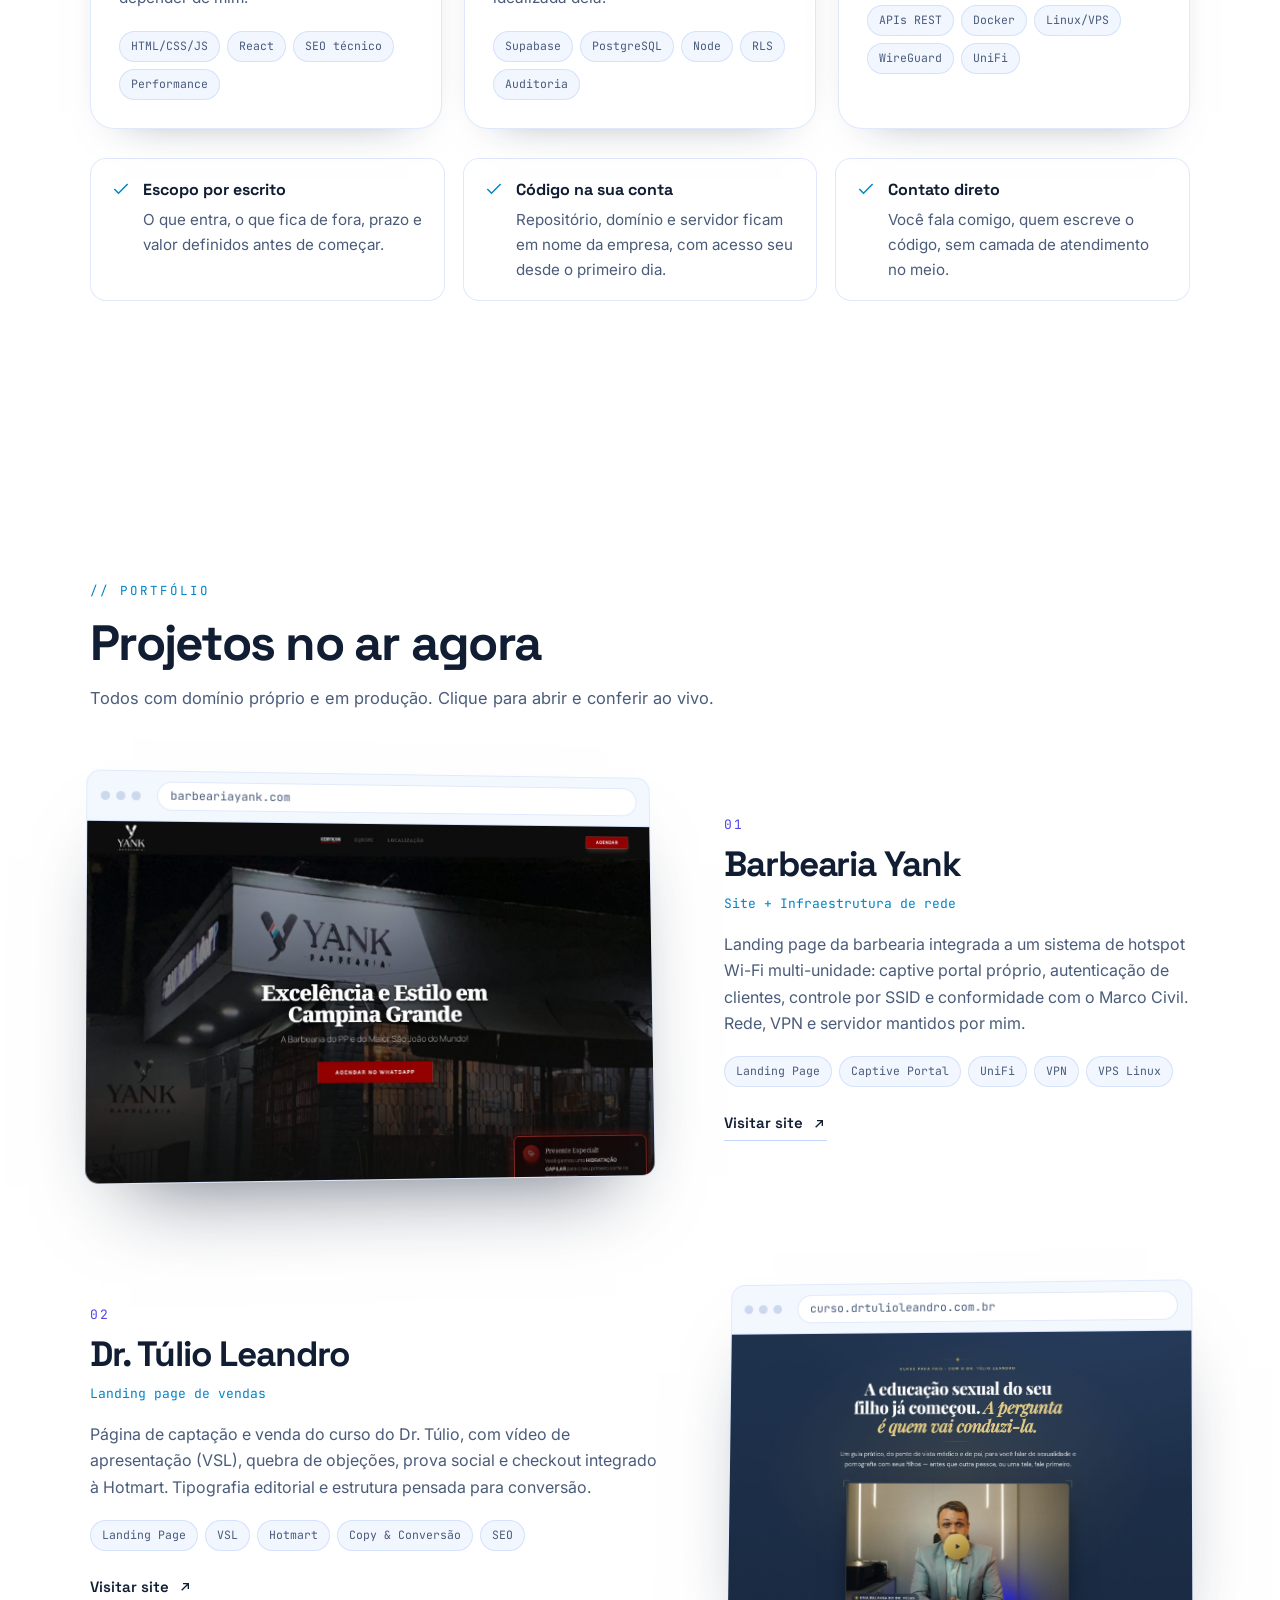
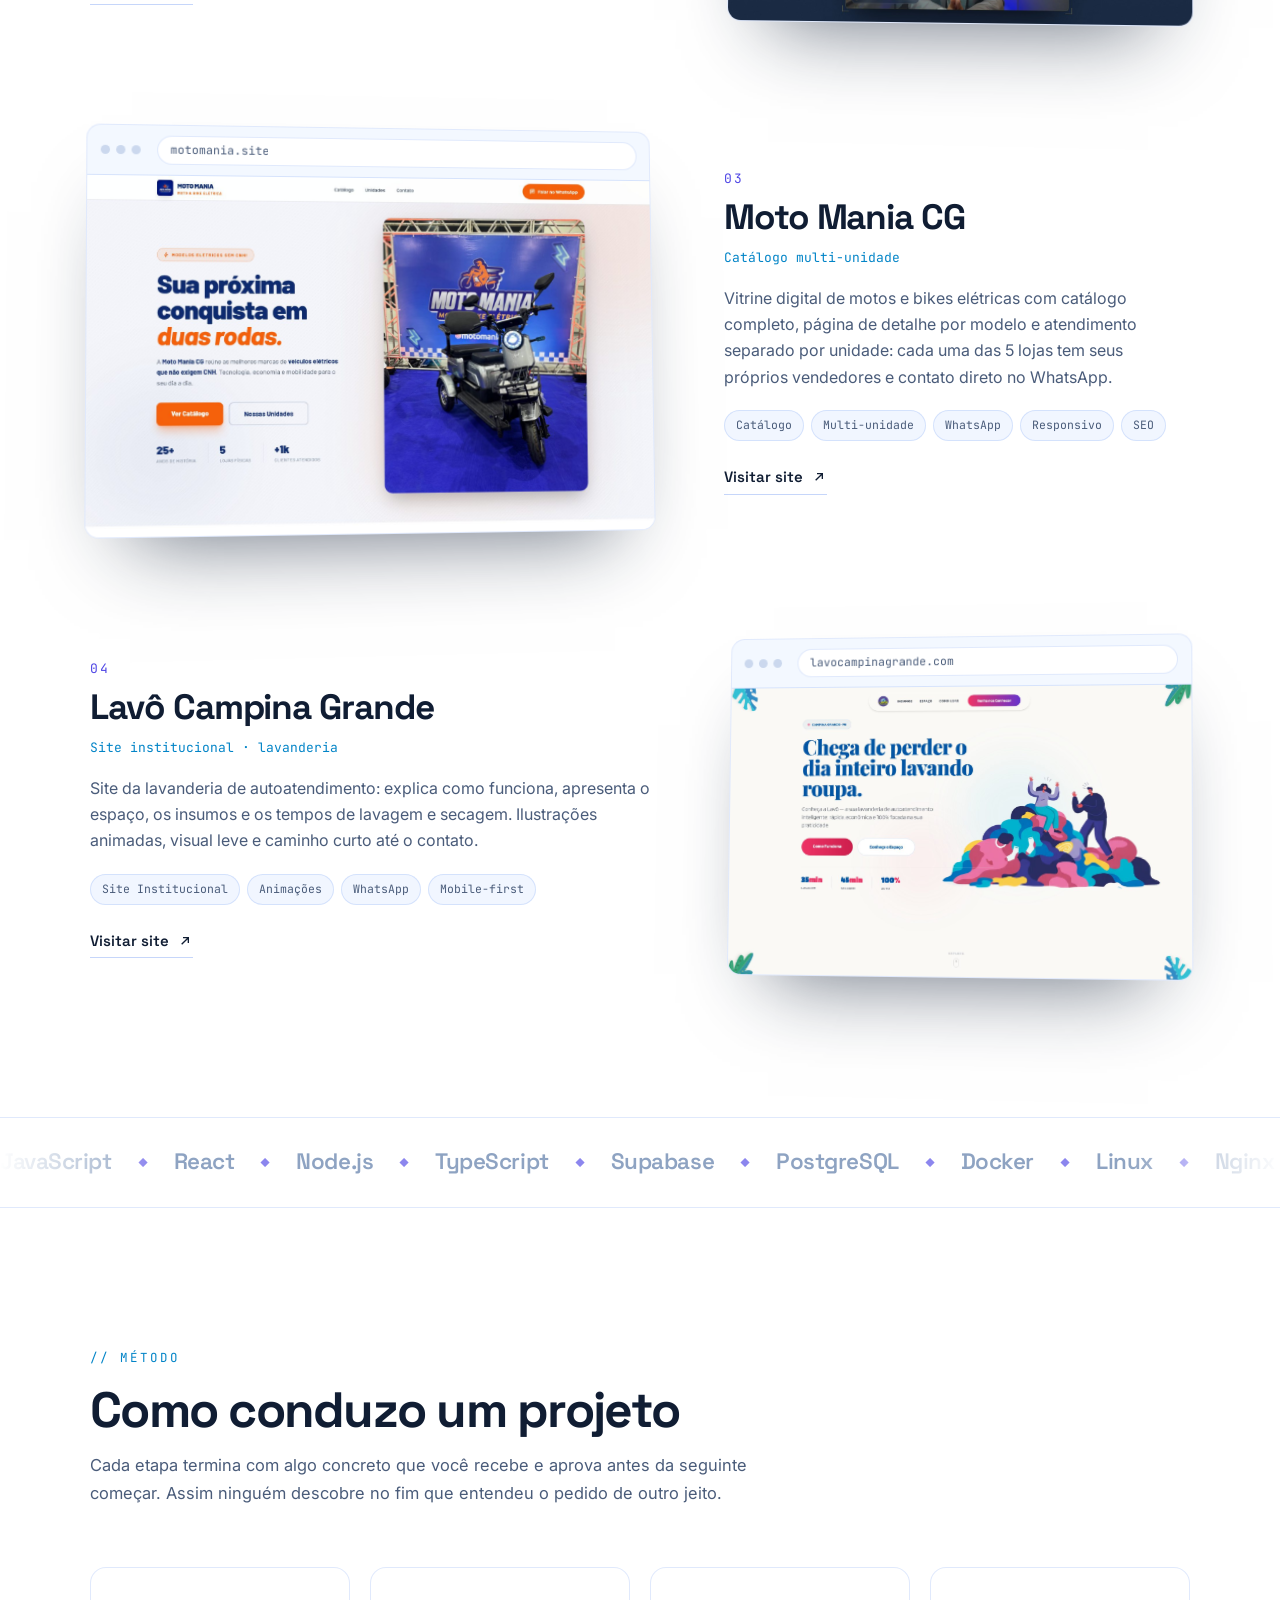
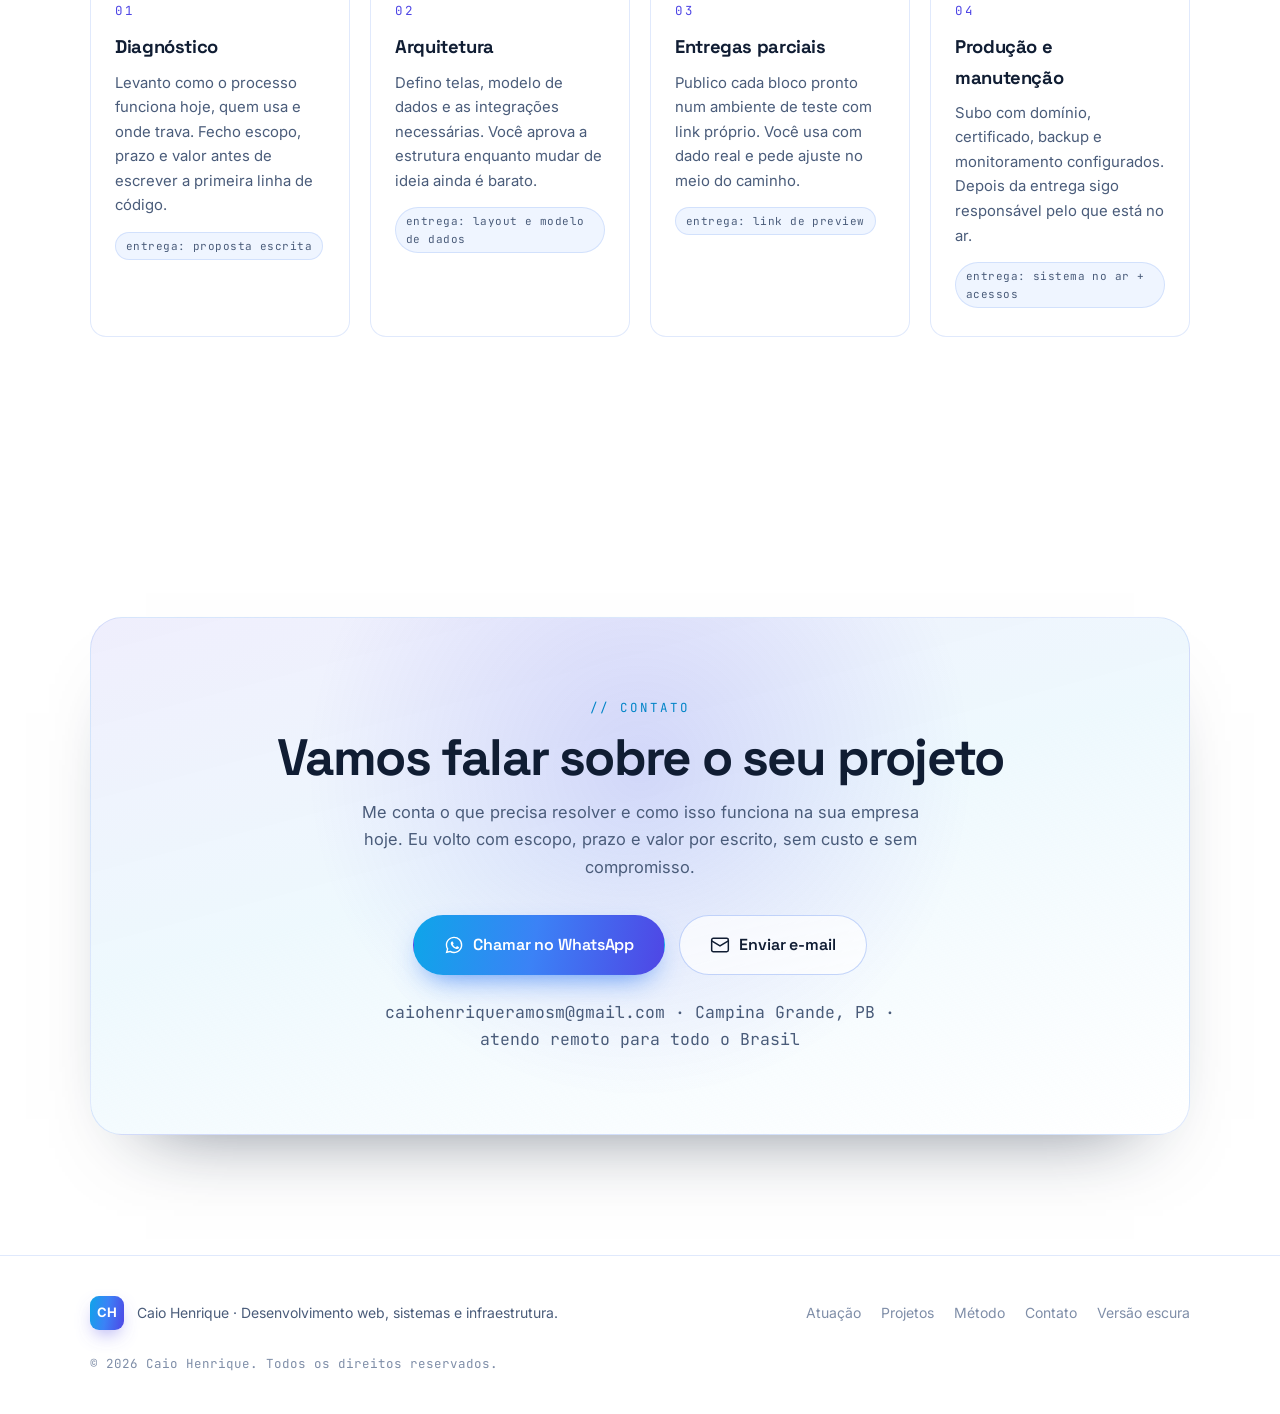
==== commit 21bc299e: "Tira o travessão do title da versão clara Co-Authored-By: Claude Opus 5 (1M context) <noreply@anthro" ====
--- a/claro.html
+++ b/claro.html
@@ -3,7 +3,7 @@
 <head>
 <meta charset="UTF-8">
 <meta name="viewport" content="width=device-width, initial-scale=1.0">
-<title>Caio Henrique | Sites, Sistemas e Automações — versão clara</title>
+<title>Caio Henrique | Sites, Sistemas e Automações (versão clara)</title>
 <meta name="description" content="Desenvolvedor de sites, sistemas sob medida e automações em Campina Grande. Projetos em produção: Barbearia Yank, Dr. Túlio Leandro, MotoMania e Lavô Campina Grande.">
 <meta name="theme-color" content="#eef3fb">
 
